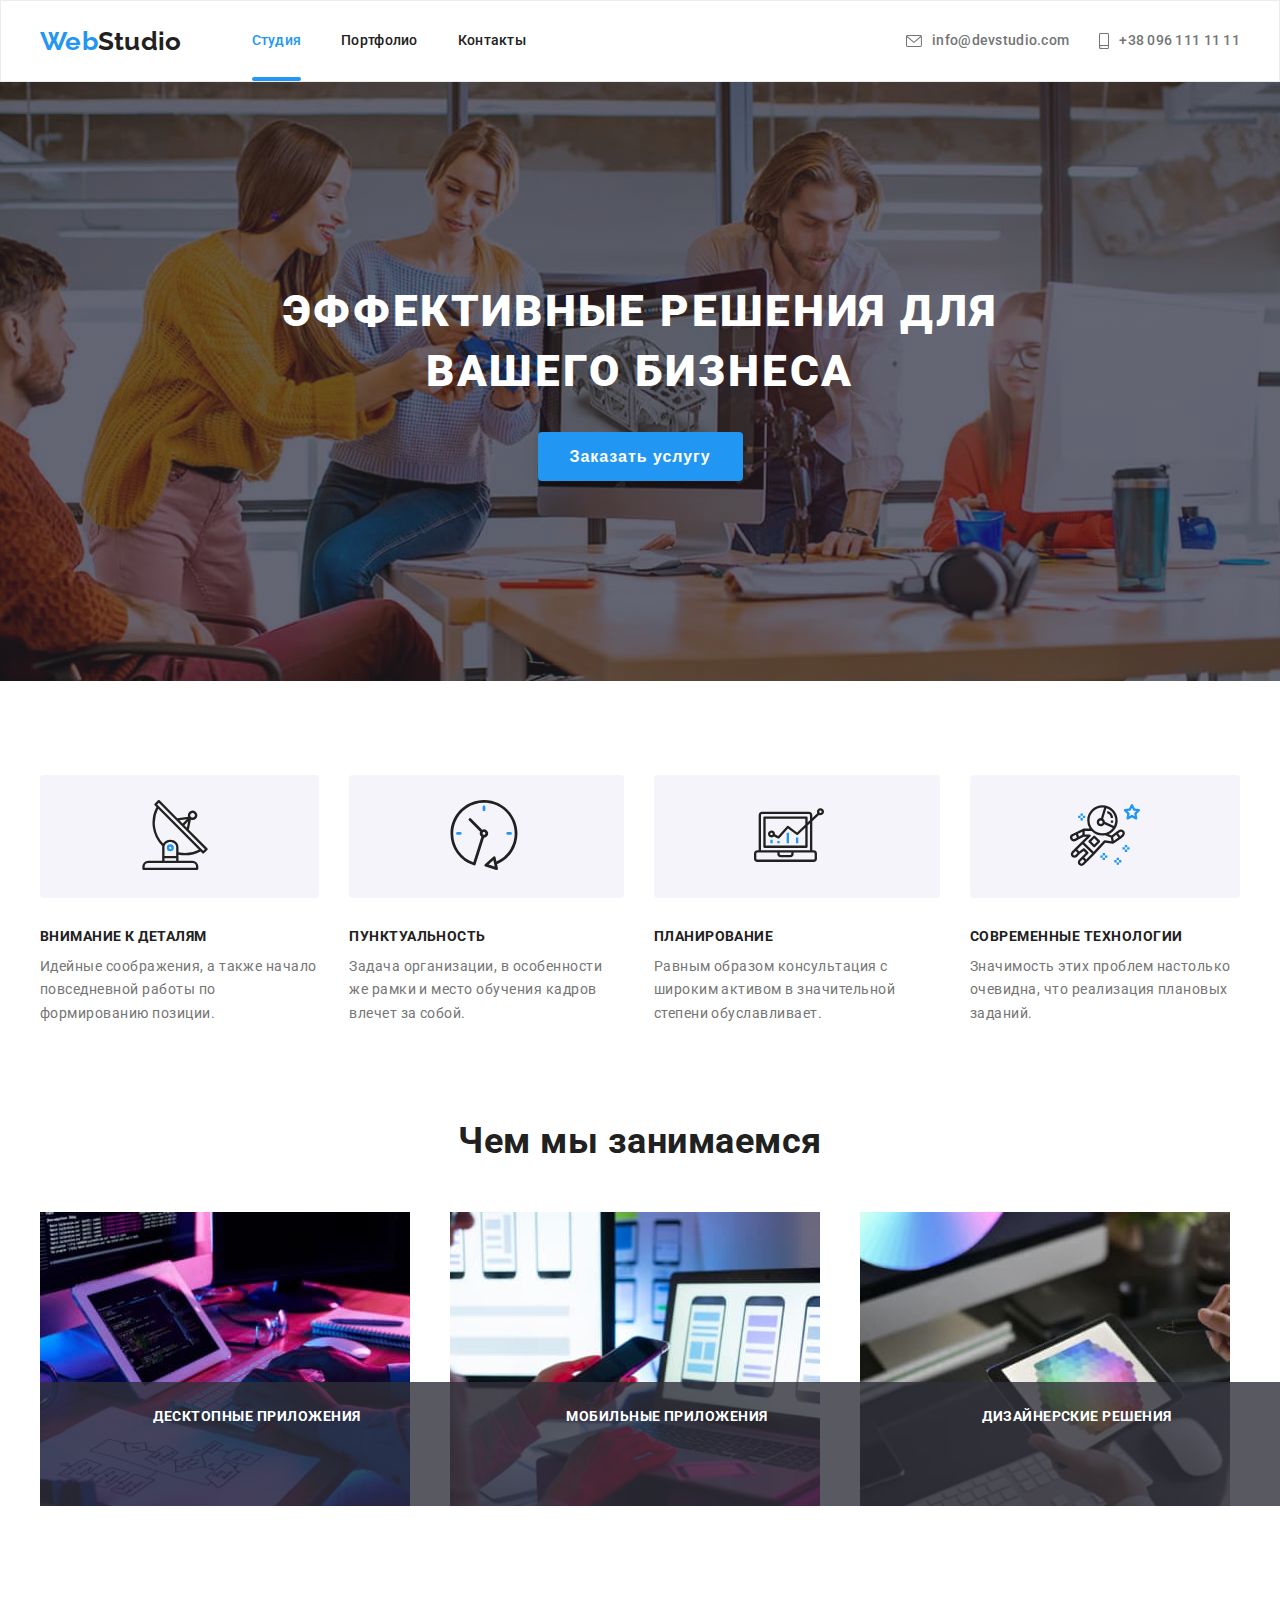
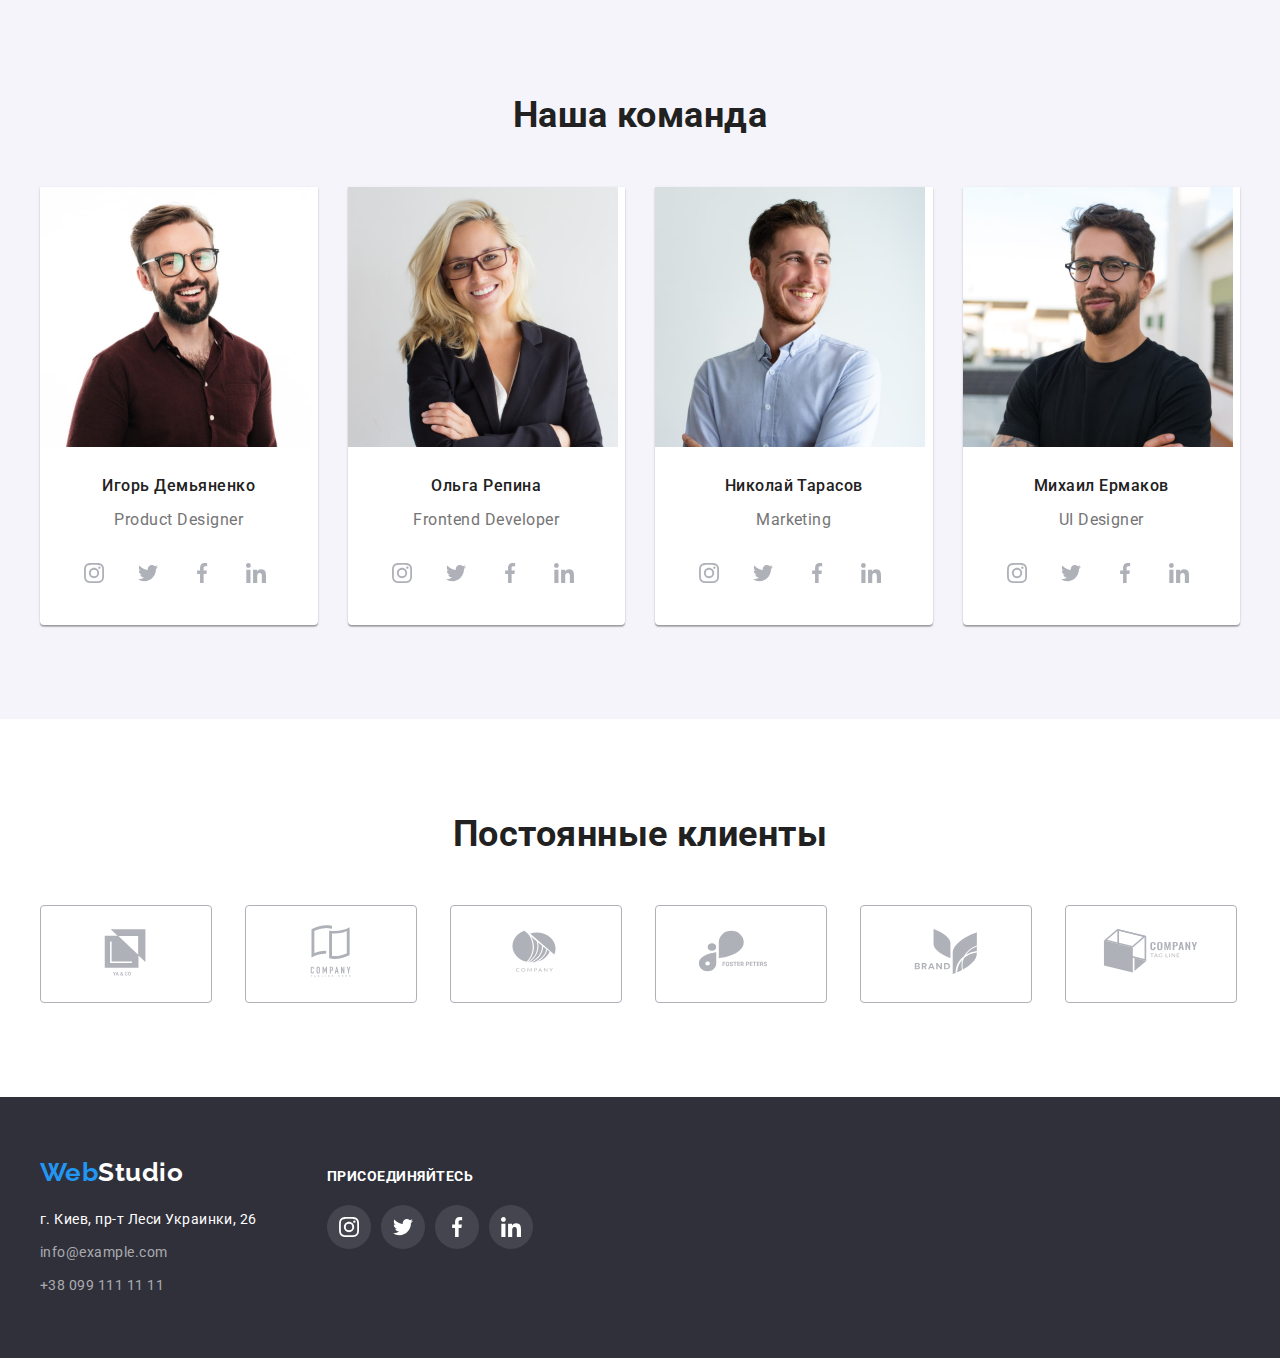
==== index.html @ e3408316 "add data 5 hw" ====
<!DOCTYPE html>
<html lang="ru">

	<head>
		<meta charset="UTF-8">
		<meta http-equiv="X-UA-Compatible" content="IE=edge">
		<meta name="viewport" content="width=device-width, initial-scale=1.0">
		<link rel="preconnect" href="https://fonts.googleapis.com">
		<link rel="preconnect" href="https://fonts.gstatic.com" crossorigin>
		<link href="https://fonts.googleapis.com/css2?family=Raleway:wght@700&family=Roboto:wght@400;500;700;900&display=swap" rel="stylesheet">
		<link rel="stylesheet" href="https://cdnjs.cloudflare.com/ajax/libs/modern-normalize/1.1.0/modern-normalize.min.css" integrity="sha512-wpPYUAdjBVSE4KJnH1VR1HeZfpl1ub8YT/NKx4PuQ5NmX2tKuGu6U/JRp5y+Y8XG2tV+wKQpNHVUX03MfMFn9Q==" crossorigin="anonymous" referrerpolicy="no-referrer" />
		<link rel="stylesheet" href="css/style.css">
		<title>webstudio</title>
	</head>

	<body>
	<div class="wraper">
		<header class="header">
			<div class="header__container">
				<a class="header__logo logo" href="#" lang="en">Web<span>Studio</span></a>
				<nav class="header__menu">
					<ul class="header__list">
						<li class="header__link">
							<a class="current-link" href="./index.html">Студия</a>
						</li>
						<li class="header__link">
							<a href="./portfolio.html">Портфолио</a>
						</li>
						<li class="header__link">
							<a href="">Контакты</a>
						</li>
					</ul>
				</nav>
				<div class="header__rigth">
					<ul class="header__contacts">
						<li class="header__element element-contact">
							<a class="element-contact__link" href="mailto:info@devstudio.com">
								<div class="element-contact__icon-block">
									<svg class="element-contact__icon" width="16" height="12">
										<use href="./img/svg/symbol-defs.svg#icon-envelope"></use>
									</svg>
								</div>
								<p class="element-contact__text">info@devstudio.com</p> 
							</a>
						</li>
						<li class="header__element element-contact">
							<a class="element-contact__link" href="tel:+380961111111">
								<div class="element-contact__icon-block">
									<svg class="element-contact__icon" width="10" height="16">
										<use href="./img/svg/symbol-defs.svg#icon-smartphone"></use>
									</svg>
								</div>
								<p class="element-contact__text">+38 096 111 11 11</p> 
							</a>
						</li>
					</ul>
				</div>
			</div>
		</header>

		<main class="main">
			<section class="main__hero hero">
				<div class="hero__container">
					<h1 class="hero__title main-title" >Эффективные решения для вашего бизнеса</h1>
					<button data-modal-open class="hero__button button" type="button"> Заказать услугу</button>
					<div data-modal class="hero__backdrop is-hidden">
						<div class="hero__modal">
							<button data-modal-close type="button" class="hero__close">
								<svg class="hero__closed-icon" width="70" height="70" >
									<use href="./img/svg/symbol-defs.svg#icon-antenna"></use>
								</svg>
							</button>
						</div>
					</div>
				</div>
			</section>

			<section class="main__principles principles">
				<div class="principles__container">
					<h2 class="principles__title title visually-hidden">Наши принципы</h2>
					<ul class="principles__list">
						<li class="principles__iteam item-principles">
							<div class="item-principles__icon-block">
								<svg class="item-principles__icon" width="70" height="70" >
									<use href="./img/svg/symbol-defs.svg#icon-antenna"></use>
								</svg>
							</div>
							<h3 class="item-principles__title title-h3">Внимание к деталям</h3>
							<p class="item-principles__subtitle subtitle-h3">Идейные соображения, а также начало повседневной работы по формированию позиции.</p>
						</li>
						<li class="principles__iteam item-principles">
							<div class="item-principles__icon-block">
								<svg class="item-principles__icon" width="70" height="70" >
									<use href="./img/svg/symbol-defs.svg#icon-clock"></use>
								</svg>
							</div>
							<h3 class="item-principles__title title-h3">Пунктуальность</h3>
							<p class="item-principles__subtitle subtitle-h3">Задача организации, в особенности же рамки и место обучения кадров влечет за собой.</p>
						</li>
						<li class="principles__iteam item-principles">
							<div class="item-principles__icon-block">
								<svg class="item-principles__icon" width="70" height="70" >
									<use href="./img/svg/symbol-defs.svg#icon-diagram"></use>
								</svg>
							</div>
							<h3 class="item-principles__title title-h3">Планирование</h3>
							<p class="item-principles__subtitle subtitle-h3">Равным образом консультация с широким активом в значительной степени обуславливает.</p>
						</li>
						<li class="principles__iteam item-principles">
							<div class="item-principles__icon-block">
								<svg class="item-principles__icon" width="70" height="70" >
									<use href="./img/svg/symbol-defs.svg#icon-astronaut"></use>
								</svg>
							</div>
							<h3 class="item-principles__title title-h3">Современные технологии</h3>
							<p class="item-principles__subtitle subtitle-h3">Значимость этих проблем настолько очевидна, что реализация плановых заданий.</p>
						</li>
					</ul>
				</div>
			</section>

			<section class="main__works works">
				<div class="works__container">
					<h2 class="works__title title">Чем мы занимаемся</h2>
					<ul class="works__list">
						<li class="works__item">
							<div class="works__img">
								<img src="./img/webstudio/work/img1.jpg" alt="работа над проектами" width="370">
								<div class="works__text">Десктопные приложения</div>
							</div>
						</li>
						<li class="works__item">
							<div class="works__img">
								<img src="./img/webstudio/work/img2.jpg" alt="работа над проектами" width="370">
								<div class="works__text">Мобильные приложения</div>
							</div>
						</li>
						<li class="works__item">
							<div class="works__img">
								<img src="./img/webstudio/work/img3.jpg" alt="работа над проектами" width="370">
								<div class="works__text">Дизайнерские решения</div>
							</div>
						</li>
					</ul>
				</div>
			</section>
			
			<section class="main__team team">
				<div class="team__container">
					<h2 class="team__title title">Наша команда</h2>
					<ul class="team__list">
						<li class="team__iteam iteam-card">
							<img class="iteam-card__img" src="./img/webstudio/team/productdesigner.jpg" alt="фото Игорь Демьяненко" width="270">
							<div class="iteam-card__text">
								<h3 class="iteam-card__title title-h3">Игорь Демьяненко</h3>
								<p class="iteam-card__subtitle subtitle-h3" lang="en">Product Designer</p>
								<ul class="iteam-card__social-list">
									<li class="iteam-card__social-iteam">
										<a href="" class="iteam-card__icon-link social-icon">
											<svg class="iteam-card__icon" width="20" height="20">
												<use href="./img/svg/symbol-defs.svg#icon-instagram"></use>
											</svg>
										</a>
									</li>
									<li class="iteam-card__social-iteam">
										<a href="" class="iteam-card__icon-link social-icon">
											<svg class="iteam-card__icon" width="20" height="20">
												<use href="./img/svg/symbol-defs.svg#icon-twitter"></use>
											</svg>
										</a>
									</li>
									<li class="iteam-card__social-iteam">
										<a href="" class="iteam-card__icon-link social-icon">
											<svg class="iteam-card__icon" width="20" height="20">
												<use href="./img/svg/symbol-defs.svg#icon-facebook"></use>
											</svg>
										</a>
									</li>
									<li class="iteam-card__social-iteam">
										<a href="" class="iteam-card__icon-link social-icon">
											<svg class="iteam-card__icon" width="20" height="20">
												<use href="./img/svg/symbol-defs.svg#icon-linkedin"></use>
											</svg>
										</a>
									</li>
								</ul>
							</div>
						</li>
						<li class="team__iteam iteam-card">
							<img class="iteam-card__img" src="./img/webstudio/team/frontenddeveloper.jpg" alt="фото Ольга Репина" width="270">
							<div class="iteam-card__text">
								<h3 class="iteam-card__title title-h3">Ольга Репина</h3>
								<p class="iteam-card__subtitle subtitle-h3" lang="en">Frontend Developer</p>
								<ul class="iteam-card__social-list">
									<li class="iteam-card__social-iteam">
										<a href="" class="iteam-card__icon-link social-icon">
											<svg class="iteam-card__icon" width="20" height="20">
												<use href="./img/svg/symbol-defs.svg#icon-instagram"></use>
											</svg>
										</a>
									</li>
									<li class="iteam-card__social-iteam">
										<a href="" class="iteam-card__icon-link social-icon">
											<svg class="iteam-card__icon" width="20" height="20">
												<use href="./img/svg/symbol-defs.svg#icon-twitter"></use>
											</svg>
										</a>
									</li>
									<li class="iteam-card__social-iteam">
										<a href="" class="iteam-card__icon-link social-icon">
											<svg class="iteam-card__icon" width="20" height="20">
												<use href="./img/svg/symbol-defs.svg#icon-facebook"></use>
											</svg>
										</a>
									</li>
									<li class="iteam-card__social-iteam">
										<a href="" class="iteam-card__icon-link social-icon">
											<svg class="iteam-card__icon" width="20" height="20">
												<use href="./img/svg/symbol-defs.svg#icon-linkedin"></use>
											</svg>
										</a>
									</li>
								</ul>
							</div>
						</li>
						<li class="team__iteam iteam-card">
							<img class="iteam-card__img" src="./img/webstudio/team/marketing.jpg" alt="фото Николай Тарасов" width="270">
							<div class="iteam-card__text">
								<h3 class="iteam-card__title title-h3">Николай Тарасов</h3>
								<p class="iteam-card__subtitle subtitle-h3" lang="en">Marketing</p>
								<ul class="iteam-card__social-list">
									<li class="iteam-card__social-iteam">
										<a href="" class="iteam-card__icon-link social-icon">
											<svg class="iteam-card__icon" width="20" height="20">
												<use href="./img/svg/symbol-defs.svg#icon-instagram"></use>
											</svg>
										</a>
									</li>
									<li class="iteam-card__social-iteam">
										<a href="" class="iteam-card__icon-link social-icon">
											<svg class="iteam-card__icon" width="20" height="20">
												<use href="./img/svg/symbol-defs.svg#icon-twitter"></use>
											</svg>
										</a>
									</li>
									<li class="iteam-card__social-iteam">
										<a href="" class="iteam-card__icon-link social-icon">
											<svg class="iteam-card__icon" width="20" height="20">
												<use href="./img/svg/symbol-defs.svg#icon-facebook"></use>
											</svg>
										</a>
									</li>
									<li class="iteam-card__social-iteam">
										<a href="" class="iteam-card__icon-link social-icon">
											<svg class="iteam-card__icon" width="20" height="20">
												<use href="./img/svg/symbol-defs.svg#icon-linkedin"></use>
											</svg>
										</a>
									</li>
								</ul>
							</div>
						</li>
						<li class="team__iteam iteam-card">
							<img class="iteam-card__img" src="./img/webstudio/team/uidesigner.jpg" alt="фото Михаил Ермаков" width="270">
							<div class="iteam-card__text">
								<h3 class="iteam-card__title title-h3">Михаил Ермаков</h3>
								<p class="iteam-card__subtitle subtitle-h3" lang="en">UI Designer</p>
								<ul class="iteam-card__social-list">
									<li class="iteam-card__social-iteam">
										<a href="" class="iteam-card__icon-link social-icon">
											<svg class="iteam-card__icon" width="20" height="20">
												<use href="./img/svg/symbol-defs.svg#icon-instagram"></use>
											</svg>
										</a>
									</li>
									<li class="iteam-card__social-iteam">
										<a href="" class="iteam-card__icon-link social-icon">
											<svg class="iteam-card__icon" width="20" height="20">
												<use href="./img/svg/symbol-defs.svg#icon-twitter"></use>
											</svg>
										</a>
									</li>
									<li class="iteam-card__social-iteam">
										<a href="" class="iteam-card__icon-link social-icon">
											<svg class="iteam-card__icon" width="20" height="20">
												<use href="./img/svg/symbol-defs.svg#icon-facebook"></use>
											</svg>
										</a>
									</li>
									<li class="iteam-card__social-iteam">
										<a href="" class="iteam-card__icon-link social-icon">
											<svg class="iteam-card__icon" width="20" height="20">
												<use href="./img/svg/symbol-defs.svg#icon-linkedin"></use>
											</svg>
										</a>
									</li>
								</ul>
							</div>
						</li>
					</ul>
				</div>
			</section>

			<section class="main__clients clients">
				<div class="clients__container">
					<h2 class="clients__title title">Постоянные клиенты</h2>
					<ul class="clients__list">
						<li class="clients__logo">
							<a href="" class="clients__icon-link">
								<svg class="clients__icon" width="106" height="60" >
									<use href="./img/svg/symbol-defs.svg#icon-Logo1"></use>
								</svg>
							</a>
						</li>
						<li class="clients__logo">
							<a href="" class="clients__icon-link">
								<svg class="clients__icon" width="106" height="60" >
									<use href="./img/svg/symbol-defs.svg#icon-Logo2"></use>
								</svg>
							</a>
						</li>
						<li class="clients__logo">
							<a href="" class="clients__icon-link">
								<svg class="clients__icon" width="106" height="60" >
									<use href="./img/svg/symbol-defs.svg#icon-Logo3"></use>
								</svg>
							</a>
						</li>
						<li class="clients__logo">
							<a href="" class="clients__icon-link">
								<svg class="clients__icon" width="106" height="60" >
									<use href="./img/svg/symbol-defs.svg#icon-Logo4"></use>
								</svg>
							</a>
						</li>
						<li class="clients__logo">
							<a href="" class="clients__icon-link">
								<svg class="clients__icon" width="106" height="60" >
									<use href="./img/svg/symbol-defs.svg#icon-Logo5"></use>
								</svg>
							</a>
						</li>
						<li class="clients__logo">
							<a href="" class="clients__icon-link">
								<svg class="clients__icon" width="106" height="60" >
									<use href="./img/svg/symbol-defs.svg#icon-Logo6"></use>
								</svg>
							</a>
						</li>
					</ul>
				</div>
			</section>
		</main>

		<footer class="footer">
			<div class="footer__container">
				<div class="footer__contacts">
					<a class="footer__logo logo" href="" lang="en">Web<span>Studio</span></a>
					<address class="footer__address">
						<ul class="footer__list">
							<li class="footer__link">
								<a  href="https://goo.gl/maps/9fmKYEebHjoqxfCN7" target="_blank" rel="noopener noreferrer">г. Киев, пр-т Леси Украинки, 26</a>
							</li>
							<li class="footer__link">
								<a href="mailto:info@example.com">info@example.com</a>
							</li>
							<li class="footer__link">
								<a href="tel:+380991111111">+38 099 111 11 11</a>
							</li>
						</ul>
					</address>
				</div>
				<div class="footer__social">
					<p class="footer__social-title">присоединяйтесь</p>
					<ul class="footer__social-list social-footer">
						<li class="social-footer__social-iteam">
							<a href="" class="social-footer__icon-link social-icon">
								<svg class="social-footer__icon" width="20" height="20">
									<use href="./img/svg/symbol-defs.svg#icon-instagram"></use>
								</svg>
							</a>
						</li>
						<li class="social-footer__social-iteam">
							<a href="" class="social-footer__icon-link social-icon">
								<svg class="social-footer__icon" width="20" height="20">
									<use href="./img/svg/symbol-defs.svg#icon-twitter"></use>
								</svg>
							</a>
						</li>
						<li class="social-footer__social-iteam">
							<a href="" class="social-footer__icon-link social-icon">
								<svg class="social-footer__icon" width="20" height="20">
									<use href="./img/svg/symbol-defs.svg#icon-facebook"></use>
								</svg>
							</a>
						</li>
						<li class="social-footer__social-iteam">
							<a href="" class="social-footer__icon-link social-icon">
								<svg class="social-footer__icon" width="20" height="20">
									<use href="./img/svg/symbol-defs.svg#icon-linkedin"></use>
								</svg>
							</a>
						</li>
					</ul>
				</div>
			</div>
		</footer>
	</div>
	<script src="./js/modal.js"></script>
	</body>

</html>
---- css/style.css ----
:root {
  --main-color:#2196F3;
  --color-main-dark: #212121;
  --color-second-dark: #757575;
  --color-main-light: #FFFFFF;
  --color-bg-dark: #2F303A;
  --color-bg-light2:#F5F4FA;
  --color-bg-main:#188CE8;
  --color-svg-icon:#AFB1B8;
  --timing-function: cubic-bezier(0.4, 0, 0.2, 1);
}

html, body {
  height: 100%;
  min-width: 320px;
}

body {
  font-family: 'Roboto', 'Raleway', sans-serif;
  color: var(--color-main-dark);
  font-size: 16px;
  letter-spacing: 0.03em;
}

.wraper {
  width: 100%;
  min-height: 100%;
  overflow: hidden;
  display: -webkit-box;
  display: -ms-flexbox;
  display: flex;
  -webkit-box-orient: vertical;
  -webkit-box-direction: normal;
      -ms-flex-direction: column;
          flex-direction: column;
}

.main {
  -webkit-box-flex: 1;
      -ms-flex: 1 1 auto;
          flex: 1 1 auto;
}

* {
  padding: 0;
  margin: 0;
  border: 0;
}

a {
  text-decoration: none;
  font-style: normal;
}

ol, ul, li {
  list-style: none;
  padding: 0;
}

img {
  vertical-align: top;
  display: block;
  max-width: 100%;
}

button {
  cursor: pointer;
  padding: 0;
  border: 0;
}

h1, h2, h3, h4, h5, h6 {
  font-size: inherit;
  font-weight: inherit;
}

[class*="__container"] {
  max-width: 1200px;
  padding: 0 15px;
  margin: 0 auto;
}

[class*="main__"] {
  padding: 94px 0;
}

.main-title {
  display: block;
  text-align: center;
  font-weight: 900;
  font-size: 44px;
  line-height: 1.36;
  letter-spacing: 0.06em;
  text-transform: uppercase;
  color: var(--color-main-light);
  margin: 0 auto;
}

.title {
  display: block;
  text-align: center;
  margin-bottom: 50px;
  font-size: 36px;
  line-height: 1.17;
  font-weight: 700;
  color: var(--color-main-dark);
}

.title-h3 {
  font-weight: 700;
  line-height: 1.15;
  color: var(--color-main-dark);
}

.subtitle-h3 {
  line-height: 1.86;
  color: var(--color-second-dark);
}

.logo {
  display: block;
  font-family: 'Raleway', sans-serif;
  font-weight: 700;
  font-size: 26px;
  line-height: 1.19;
  color: var(--main-color);
}

.visually-hidden {
  position: absolute;
  width: 1px;
  height: 1px;
  margin: -1px;
  border: 0;
  padding: 0;
  white-space: nowrap;
  -webkit-clip-path: inset(100%);
          clip-path: inset(100%);
  clip: rect(0 0 0 0);
  overflow: hidden;
}

.social-icon {
  display: -webkit-box;
  display: -ms-flexbox;
  display: flex;
  -webkit-box-align: center;
      -ms-flex-align: center;
          align-items: center;
  -webkit-box-pack: center;
      -ms-flex-pack: center;
          justify-content: center;
  width: 44px;
  height: 44px;
  border-radius: 50%;
  color: var(--color-svg-icon);
  -webkit-transition: color 250ms var(--timing-function), background-color 250ms var(--timing-function);
  transition: color 250ms var(--timing-function), background-color 250ms var(--timing-function);
}

.social-icon:hover, .social-icon:focus {
  background-color: var(--main-color);
  color: var(--color-main-light);
}

.header {
  background-color: var(--color-main-light);
  text-decoration: none;
  font-size: 14px;
  line-height: 1.14;
  letter-spacing: 0.02em;
  font-weight: 500;
  border: 1px solid #ECECEC;
}

.header__container {
  display: -webkit-box;
  display: -ms-flexbox;
  display: flex;
  -webkit-box-pack: justify;
      -ms-flex-pack: justify;
          justify-content: space-between;
  -webkit-box-align: center;
      -ms-flex-align: center;
          align-items: center;
  height: 80px;
}

.header__logo {
  display: -webkit-box;
  display: -ms-flexbox;
  display: flex;
  -webkit-box-align: center;
      -ms-flex-align: center;
          align-items: center;
  margin-right: 50px;
}

.header__logo span {
  color: var(--color-main-dark);
}

.header__menu {
  -webkit-box-flex: 1;
      -ms-flex: 1 1 auto;
          flex: 1 1 auto;
  display: -webkit-box;
  display: -ms-flexbox;
  display: flex;
  -webkit-box-align: center;
      -ms-flex-align: center;
          align-items: center;
}

.header__menu a {
  padding: 33px 0;
}

.header__list {
  display: -webkit-box;
  display: -ms-flexbox;
  display: flex;
}

.header__link {
  padding: 0 20px;
}

.header__link a {
  color: var(--color-main-dark);
  -webkit-transition: color 250ms var(--timing-function);
  transition: color 250ms var(--timing-function);
}

.header__link a:hover, .header__link a:focus {
  color: var(--main-color);
}

.header .current-link {
  position: relative;
  color: var(--main-color);
}

.header .current-link::after {
  content: "";
  display: block;
  position: absolute;
  bottom: 0;
  left: 0;
  width: 100%;
  height: 4px;
  background-color: var(--main-color);
  border-radius: 2px;
}

.header__contacts {
  height: 100%;
  display: -webkit-box;
  display: -ms-flexbox;
  display: flex;
  -webkit-box-align: center;
      -ms-flex-align: center;
          align-items: center;
}

.header__element:not(:last-child) {
  margin-right: 30px;
}

.header .element-contact a {
  padding: 33px 0;
}

.header .element-contact__link {
  display: -webkit-box;
  display: -ms-flexbox;
  display: flex;
  -webkit-box-align: center;
      -ms-flex-align: center;
          align-items: center;
  color: var(--color-second-dark);
  -webkit-transition: color 250ms var(--timing-function);
  transition: color 250ms var(--timing-function);
}

.header .element-contact__link:hover, .header .element-contact__link:focus {
  color: var(--main-color);
}

.header .element-contact__icon-block {
  margin-right: 10px;
}

.header .element-contact__icon {
  display: block;
  fill: currentColor;
}

.hero {
  text-align: center;
  max-width: 1600px;
  padding: 200px 0;
  margin: 0 auto;
  background-color: var(--color-bg-dark);
  background-image: -webkit-gradient(linear, left top, right top, from(rgba(47, 48, 58, 0.4)), to(rgba(47, 48, 58, 0.4))), url("../img/webstudio/hero/bg.jpg");
  background-image: linear-gradient(to right, rgba(47, 48, 58, 0.4), rgba(47, 48, 58, 0.4)), url("../img/webstudio/hero/bg.jpg");
  background-repeat: no-repeat;
  background-size: cover;
  background-position: center;
}

.hero__container {
  padding: 0 250px;
}

.hero__title {
  margin-bottom: 30px;
}

.hero__button {
  display: inline-block;
  padding: 10px 32px;
  background-color: var(--main-color);
  border-radius: 4px;
  -webkit-box-shadow: 0px 4px 4px rgba(0, 0, 0, 0.15);
          box-shadow: 0px 4px 4px rgba(0, 0, 0, 0.15);
  font-size: 16px;
  font-weight: 700;
  line-height: 1.86;
  text-align: center;
  letter-spacing: 0.06em;
  color: var(--color-main-light);
  -webkit-transition: background-color 250ms var(--timing-function);
  transition: background-color 250ms var(--timing-function);
}

.hero__button:hover, .hero__button:focus {
  background-color: var(--color-bg-main);
}

.hero__backdrop {
  position: fixed;
  top: 0;
  left: 0;
  width: 100%;
  height: 100%;
  background-color: rgba(0, 0, 0, 0.2);
  z-index: 20;
  opacity: 1;
  -webkit-transition: opacity 250ms var(--timing-function), -webkit-transform 250ms var(--timing-function);
  transition: opacity 250ms var(--timing-function), -webkit-transform 250ms var(--timing-function);
  transition: opacity 250ms var(--timing-function), transform 250ms var(--timing-function);
  transition: opacity 250ms var(--timing-function), transform 250ms var(--timing-function), -webkit-transform 250ms var(--timing-function);
}

.hero__backdrop.is-hidden {
  opacity: 0;
  pointer-events: none;
}

.hero__backdrop.is-hidden .hero__modal {
  -webkit-transform: translate(-50%, -50%) scale(0.8);
          transform: translate(-50%, -50%) scale(0.8);
}

.hero__modal {
  position: absolute;
  top: 50%;
  left: 50%;
  width: 528px;
  height: 581px;
  background-color: var(--color-main-light);
  -webkit-box-shadow: 0px 1px 3px rgba(0, 0, 0, 0.12), 0px 1px 1px rgba(0, 0, 0, 0.14), 0px 2px 1px rgba(0, 0, 0, 0.2);
          box-shadow: 0px 1px 3px rgba(0, 0, 0, 0.12), 0px 1px 1px rgba(0, 0, 0, 0.14), 0px 2px 1px rgba(0, 0, 0, 0.2);
  border-radius: 4px;
  -webkit-transform: translate(-50%, -50%) scale(1);
          transform: translate(-50%, -50%) scale(1);
  -webkit-transition: -webkit-transform 250ms var(--timing-function);
  transition: -webkit-transform 250ms var(--timing-function);
  transition: transform 250ms var(--timing-function);
  transition: transform 250ms var(--timing-function), -webkit-transform 250ms var(--timing-function);
}

.hero__close {
  position: absolute;
  width: 30px;
  height: 30px;
  right: 8px;
  top: 8px;
  border: 1px solid rgba(0, 0, 0, 0.1);
  border-radius: 50%;
  color: #000000;
  -webkit-transition: color 250ms var(--timing-function);
  transition: color 250ms var(--timing-function);
}

.hero__close:hover {
  color: var(--main-color);
}

.hero__closed-icon {
  fill: currentColor;
}

.principles {
  padding-bottom: 0;
}

.principles__list {
  display: -webkit-box;
  display: -ms-flexbox;
  display: flex;
  -webkit-box-pack: justify;
      -ms-flex-pack: justify;
          justify-content: space-between;
  font-size: 14px;
}

.principles__iteam:not(:last-child) {
  margin-right: 30px;
}

.principles .item-principles__icon-block {
  padding: 25px 100px;
  background-color: var(--color-bg-light2);
  border-radius: 4px;
  margin-bottom: 30px;
}

.principles .item-principles__title {
  margin-bottom: 10px;
  text-transform: uppercase;
}

.principles .item-principles__subtitle {
  line-height: 1.71;
}

.works__list {
  display: -webkit-box;
  display: -ms-flexbox;
  display: flex;
  -ms-flex-wrap: wrap;
      flex-wrap: wrap;
}

.works__item {
  width: calc((100% - 60px) / 3);
}

.works__item:not(:last-child) {
  margin-right: 30px;
}

.works__img {
  position: relative;
}

.works__text {
  position: absolute;
  bottom: 0;
  left: 0;
  width: 100%;
  min-height: 70px;
  padding: 27px;
  font-weight: 700;
  font-size: 14px;
  line-height: 1.14;
  text-align: center;
  text-transform: uppercase;
  -webkit-box-align: center;
      -ms-flex-align: center;
          align-items: center;
  color: var(--color-main-light);
  background-color: rgba(47, 48, 58, 0.8);
}

.team {
  background-color: var(--color-bg-light2);
}

.team__list {
  display: -webkit-box;
  display: -ms-flexbox;
  display: flex;
}

.team__iteam {
  width: calc((100% - 90px) / 4);
  text-align: center;
  background-color: var(--color-main-light);
  -webkit-box-shadow: 0px 1px 3px rgba(0, 0, 0, 0.12), 0px 1px 1px rgba(0, 0, 0, 0.14), 0px 2px 1px rgba(0, 0, 0, 0.2);
          box-shadow: 0px 1px 3px rgba(0, 0, 0, 0.12), 0px 1px 1px rgba(0, 0, 0, 0.14), 0px 2px 1px rgba(0, 0, 0, 0.2);
  border-radius: 0px 0px 4px 4px;
}

.team__iteam:not(:last-child) {
  margin-right: 30px;
}

.team .iteam-card__text {
  padding: 30px 32px;
}

.team .iteam-card__title {
  margin-bottom: 10px;
  font-weight: 500;
}

.team .iteam-card__subtitle {
  margin-bottom: 16px;
}

.team .iteam-card__social-list {
  display: -webkit-box;
  display: -ms-flexbox;
  display: flex;
}

.team .iteam-card__social-iteam:not(:last-child) {
  margin-right: 10px;
}

.team .iteam-card__icon {
  fill: currentColor;
}

.clients__list {
  display: -webkit-box;
  display: -ms-flexbox;
  display: flex;
}

.clients__logo {
  width: calc((100% - 150px) / 6);
}

.clients__logo:not(:last-child) {
  margin-right: 30px;
}

.clients__icon-link {
  display: inline-block;
  padding: 16px 32px;
  border: 1px solid var(--color-svg-icon);
  border-radius: 4px;
  color: var(--color-svg-icon);
  -webkit-transition: color 250ms var(--timing-function), border 250ms var(--timing-function);
  transition: color 250ms var(--timing-function), border 250ms var(--timing-function);
}

.clients__icon-link:hover, .clients__icon-link:focus {
  color: var(--main-color);
  border: 1px solid var(--main-color);
}

.clients__icon {
  fill: currentColor;
}

.footer {
  background-color: var(--color-bg-dark);
  padding: 60px 0;
}

.footer__container {
  display: -webkit-box;
  display: -ms-flexbox;
  display: flex;
}

.footer__contacts {
  margin-right: 70px;
}

.footer__logo {
  margin-bottom: 20px;
}

.footer__logo span {
  color: var(--color-main-light);
}

.footer__link {
  display: block;
  margin-bottom: 9px;
}

.footer__link a {
  font-size: 14px;
  line-height: 1.71;
  color: rgba(255, 255, 255, 0.6);
  -webkit-transition: color 250ms var(--timing-function);
  transition: color 250ms var(--timing-function);
}

.footer__link:first-child a {
  color: var(--color-main-light);
}

.footer__link:last-child {
  margin-bottom: 0;
}

.footer__link a:hover, .footer__link a:focus {
  color: var(--main-color);
}

.footer__social {
  margin-top: 12px;
}

.footer__social-title {
  margin-bottom: 20px;
  font-weight: 700;
  font-size: 14px;
  line-height: 1.14;
  text-transform: uppercase;
  color: var(--color-main-light);
}

.social-footer {
  display: -webkit-box;
  display: -ms-flexbox;
  display: flex;
}

.social-footer__social-iteam:not(:last-child) {
  margin-right: 10px;
}

.social-footer__icon-link {
  color: var(--color-main-light);
  background-color: rgba(255, 255, 255, 0.1);
}

.social-footer__icon {
  fill: currentColor;
}

.buttons {
  display: inline-block;
  text-align: center;
  padding: 6px 22px;
  height: 38px;
  font-weight: 500;
  line-height: 1.63;
  letter-spacing: 0.03em;
  color: var(--color-main-dark);
  background-color: var(--color-bg-light2);
  border-radius: 4px;
  -webkit-transition: color 250ms var(--timing-function), background-color 250ms var(--timing-function), -webkit-box-shadow 250ms var(--timing-function);
  transition: color 250ms var(--timing-function), background-color 250ms var(--timing-function), -webkit-box-shadow 250ms var(--timing-function);
  transition: color 250ms var(--timing-function), background-color 250ms var(--timing-function), box-shadow 250ms var(--timing-function);
  transition: color 250ms var(--timing-function), background-color 250ms var(--timing-function), box-shadow 250ms var(--timing-function), -webkit-box-shadow 250ms var(--timing-function);
}

.buttons:hover, .buttons:focus {
  color: var(--color-main-light);
  background-color: var(--main-color);
  -webkit-box-shadow: 0px 3px 1px rgba(0, 0, 0, 0.1), 0px 1px 2px rgba(0, 0, 0, 0.08), 0px 2px 2px rgba(0, 0, 0, 0.12);
          box-shadow: 0px 3px 1px rgba(0, 0, 0, 0.1), 0px 1px 2px rgba(0, 0, 0, 0.08), 0px 2px 2px rgba(0, 0, 0, 0.12);
}

.element-portfolio__card {
  display: block;
  -webkit-transition: -webkit-box-shadow 250ms var(--timing-function);
  transition: -webkit-box-shadow 250ms var(--timing-function);
  transition: box-shadow 250ms var(--timing-function);
  transition: box-shadow 250ms var(--timing-function), -webkit-box-shadow 250ms var(--timing-function);
}

.element-portfolio__card:hover, .element-portfolio__card:focus {
  -webkit-box-shadow: 0px 1px 1px rgba(0, 0, 0, 0.12), 0px 4px 4px rgba(0, 0, 0, 0.06), 1px 4px 6px rgba(0, 0, 0, 0.16);
          box-shadow: 0px 1px 1px rgba(0, 0, 0, 0.12), 0px 4px 4px rgba(0, 0, 0, 0.06), 1px 4px 6px rgba(0, 0, 0, 0.16);
}

.element-portfolio__card:hover ::before, .element-portfolio__card:focus ::before {
  -webkit-transform: translate(0);
          transform: translate(0);
}

.element-portfolio__card:hover .element-portfolio__info, .element-portfolio__card:focus .element-portfolio__info {
  -webkit-transform: translate(0);
          transform: translate(0);
}

.element-portfolio__img {
  position: relative;
  overflow: hidden;
}

.element-portfolio__img img {
  width: 100%;
  height: 100%;
  -o-object-fit: cover;
     object-fit: cover;
  -o-object-position: center;
     object-position: center;
}

.element-portfolio__img::before {
  content: "";
  display: inline-block;
  position: absolute;
  top: 0;
  left: 0;
  width: 100%;
  height: 100%;
  background-color: var(--main-color);
  opacity: 0.9;
  -webkit-transform: translateY(100%);
          transform: translateY(100%);
  -webkit-transition: -webkit-transform 250ms var(--timing-function);
  transition: -webkit-transform 250ms var(--timing-function);
  transition: transform 250ms var(--timing-function);
  transition: transform 250ms var(--timing-function), -webkit-transform 250ms var(--timing-function);
}

.element-portfolio__info {
  display: -webkit-box;
  display: -ms-flexbox;
  display: flex;
  -webkit-box-align: center;
      -ms-flex-align: center;
          align-items: center;
  position: absolute;
  top: 0;
  left: 0;
  width: 100%;
  height: 100%;
  padding: 24px;
  overflow: hidden;
  -webkit-transform: translateY(100%);
          transform: translateY(100%);
  -webkit-transition: -webkit-transform 250ms var(--timing-function);
  transition: -webkit-transform 250ms var(--timing-function);
  transition: transform 250ms var(--timing-function);
  transition: transform 250ms var(--timing-function), -webkit-transform 250ms var(--timing-function);
}

.element-portfolio__info p {
  font-size: 18px;
  line-height: 1.56;
  color: var(--color-main-light);
}

.element-portfolio__text {
  border: 1px solid #EEEEEE;
  border-top: none;
  padding: 20px 24px;
}

.element-portfolio__title {
  margin-bottom: 4px;
  font-size: 18px;
  font-weight: 700;
  line-height: 2;
  letter-spacing: 0.06em;
  color: var(--color-main-dark);
}

.element-portfolio__subtitle {
  line-height: 1.87;
  color: var(--color-second-dark);
}

.portfolio__title {
  color: var(--color-main-dark);
  margin-bottom: 50px;
}

.portfolio__menu {
  margin-bottom: 50px;
}

.portfolio__list {
  display: -webkit-box;
  display: -ms-flexbox;
  display: flex;
  -webkit-box-pack: center;
      -ms-flex-pack: center;
          justify-content: center;
}

.portfolio__item {
  margin-right: 8px;
}

.portfolio__item:last-child {
  margin-right: 0;
}

.portfolio__row {
  display: -webkit-box;
  display: -ms-flexbox;
  display: flex;
  -ms-flex-wrap: wrap;
      flex-wrap: wrap;
}

.portfolio__element {
  width: calc((100% - 60px) / 3);
  background-color: var(--color-main-light);
}

.portfolio__element:not(:nth-child(3n)) {
  margin-right: 30px;
}

.portfolio__element:not(:nth-last-child(-n + 3)) {
  margin-bottom: 30px;
}
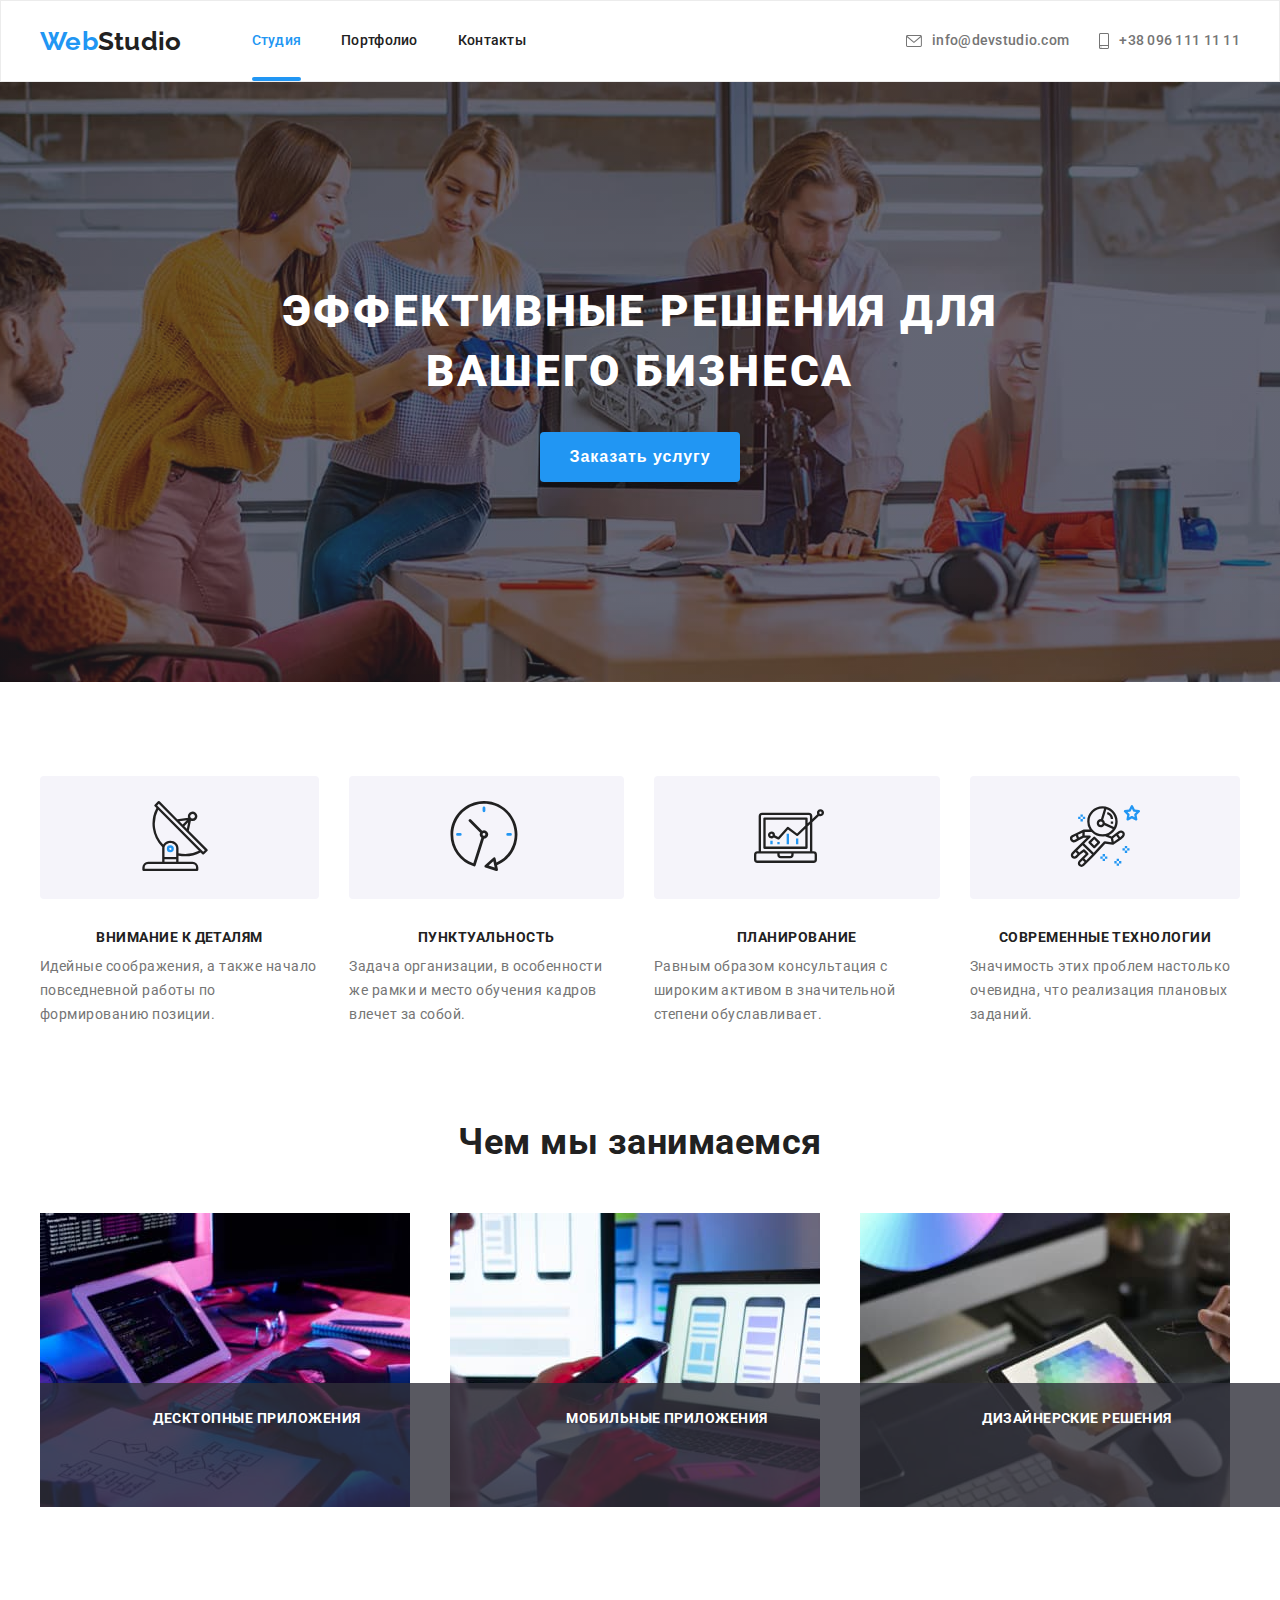
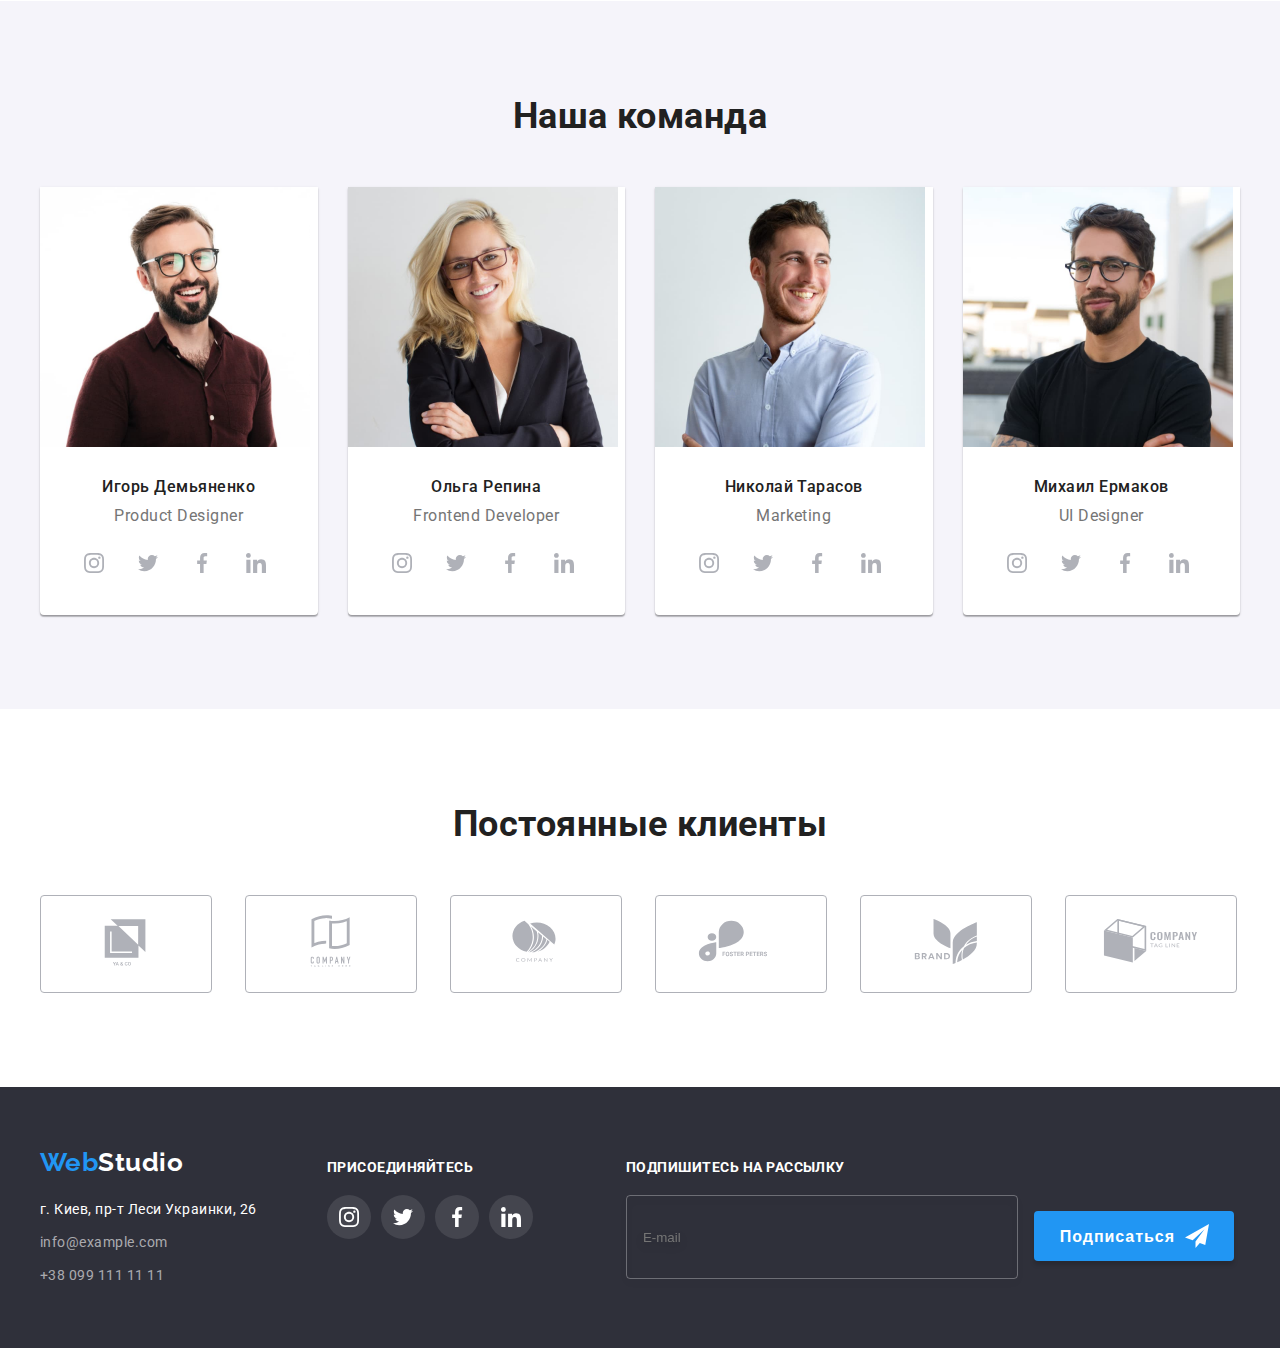
==== commit 8374ce44: "add form in footer" ====
--- a/index.html
+++ b/index.html
@@ -62,14 +62,40 @@
 			<section class="main__hero hero">
 				<div class="hero__container">
 					<h1 class="hero__title main-title" >Эффективные решения для вашего бизнеса</h1>
-					<button data-modal-open class="hero__button button" type="button"> Заказать услугу</button>
+					<button data-modal-open class="hero__button main-button" type="button"> Заказать услугу</button>
 					<div data-modal class="hero__backdrop is-hidden">
-						<div class="hero__modal">
-							<button data-modal-close type="button" class="hero__close">
-								<svg class="hero__closed-icon" width="70" height="70" >
-									<use href="./img/svg/symbol-defs.svg#icon-antenna"></use>
+						<div class="hero__modal modal-hero">
+							<button data-modal-close type="button" class="modal-hero__close">
+								<svg class="modal-hero__closed-icon" width="18" height="18" >
+									<use href="./img/svg/symbol-defs.svg#icon-close"></use>
 								</svg>
 							</button>
+							<form class="modal-hero__form form">
+								<h2 class="form__title title-h3">Оставьте свои данные, мы вам перезвоним</h2>
+								<label for="" class="form__field">
+									<input type="text" class="form__input" name="user-name">
+									<span class="form__lable">Имя</span>
+									<svg class="form__icon" width="18" height="18" >
+										<use href="./img/svg/symbol-defs.svg#icon-person"></use>
+									</svg>
+								</label>
+								<label for="" class="form__field">
+									<input type="tel" class="form__input" name="phone-number">
+									<span class="form__lable">Телефон</span>
+									<svg class="form__icon" width="18" height="18" >
+										<use href="./img/svg/symbol-defs.svg#icon-phone"></use>
+									</svg>
+								</label>
+								<label for="" class="form__field">
+									<input type="email" class="form__input" name="email">
+									<span class="form__lable">Почта</span>
+									<svg class="form__icon" width="18" height="18" >
+										<use href="./img/svg/symbol-defs.svg#icon-email"></use>
+									</svg>
+								</label>
+
+								<button class="form__buttom main-button" type="submit">Отправить</button>
+							</form>
 						</div>
 					</div>
 				</div>
@@ -126,19 +152,19 @@
 						<li class="works__item">
 							<div class="works__img">
 								<img src="./img/webstudio/work/img1.jpg" alt="работа над проектами" width="370">
-								<div class="works__text">Десктопные приложения</div>
+								<h3 class="works__text title-h3">Десктопные приложения</h3>
 							</div>
 						</li>
 						<li class="works__item">
 							<div class="works__img">
 								<img src="./img/webstudio/work/img2.jpg" alt="работа над проектами" width="370">
-								<div class="works__text">Мобильные приложения</div>
+								<h3 class="works__text title-h3">Мобильные приложения</h3>
 							</div>
 						</li>
 						<li class="works__item">
 							<div class="works__img">
 								<img src="./img/webstudio/work/img3.jpg" alt="работа над проектами" width="370">
-								<div class="works__text">Дизайнерские решения</div>
+								<h3 class="works__text title-h3">Дизайнерские решения</h3>
 							</div>
 						</li>
 					</ul>
@@ -152,8 +178,8 @@
 						<li class="team__iteam iteam-card">
 							<img class="iteam-card__img" src="./img/webstudio/team/productdesigner.jpg" alt="фото Игорь Демьяненко" width="270">
 							<div class="iteam-card__text">
-								<h3 class="iteam-card__title title-h3">Игорь Демьяненко</h3>
-								<p class="iteam-card__subtitle subtitle-h3" lang="en">Product Designer</p>
+								<p class="iteam-card__title">Игорь Демьяненко</p>
+								<p class="iteam-card__subtitle" lang="en">Product Designer</p>
 								<ul class="iteam-card__social-list">
 									<li class="iteam-card__social-iteam">
 										<a href="" class="iteam-card__icon-link social-icon">
@@ -189,8 +215,8 @@
 						<li class="team__iteam iteam-card">
 							<img class="iteam-card__img" src="./img/webstudio/team/frontenddeveloper.jpg" alt="фото Ольга Репина" width="270">
 							<div class="iteam-card__text">
-								<h3 class="iteam-card__title title-h3">Ольга Репина</h3>
-								<p class="iteam-card__subtitle subtitle-h3" lang="en">Frontend Developer</p>
+								<p class="iteam-card__title">Ольга Репина</p>
+								<p class="iteam-card__subtitle" lang="en">Frontend Developer</p>
 								<ul class="iteam-card__social-list">
 									<li class="iteam-card__social-iteam">
 										<a href="" class="iteam-card__icon-link social-icon">
@@ -226,8 +252,8 @@
 						<li class="team__iteam iteam-card">
 							<img class="iteam-card__img" src="./img/webstudio/team/marketing.jpg" alt="фото Николай Тарасов" width="270">
 							<div class="iteam-card__text">
-								<h3 class="iteam-card__title title-h3">Николай Тарасов</h3>
-								<p class="iteam-card__subtitle subtitle-h3" lang="en">Marketing</p>
+								<p class="iteam-card__title">Николай Тарасов</p>
+								<p class="iteam-card__subtitle" lang="en">Marketing</p>
 								<ul class="iteam-card__social-list">
 									<li class="iteam-card__social-iteam">
 										<a href="" class="iteam-card__icon-link social-icon">
@@ -263,8 +289,8 @@
 						<li class="team__iteam iteam-card">
 							<img class="iteam-card__img" src="./img/webstudio/team/uidesigner.jpg" alt="фото Михаил Ермаков" width="270">
 							<div class="iteam-card__text">
-								<h3 class="iteam-card__title title-h3">Михаил Ермаков</h3>
-								<p class="iteam-card__subtitle subtitle-h3" lang="en">UI Designer</p>
+								<p class="iteam-card__title">Михаил Ермаков</p>
+								<p class="iteam-card__subtitle" lang="en">UI Designer</p>
 								<ul class="iteam-card__social-list">
 									<li class="iteam-card__social-iteam">
 										<a href="" class="iteam-card__icon-link social-icon">
@@ -371,7 +397,7 @@
 					</address>
 				</div>
 				<div class="footer__social">
-					<p class="footer__social-title">присоединяйтесь</p>
+					<h3 class="footer__social-title title-h3">присоединяйтесь</h3>
 					<ul class="footer__social-list social-footer">
 						<li class="social-footer__social-iteam">
 							<a href="" class="social-footer__icon-link social-icon">
@@ -403,6 +429,18 @@
 						</li>
 					</ul>
 				</div>
+				<form class="footer__form form-footer">
+					<h3 class="form-footer__title title-h3">Подпишитесь на рассылку</h3>
+					<label for="" class="form-footer__field">
+						<input type="email" class="form-footer__input" name="email" placeholder="E-mail">
+					</label>
+					<button class="form-footer__buttom main-button" type="submit">
+						<span>Подписаться</span>
+						<svg class="form-footer__icon" width="24" height="24" >
+							<use href="./img/svg/symbol-defs.svg#icon-send"></use>
+						</svg>
+					</button>
+				</form>
 			</div>
 		</footer>
 	</div>
--- a/css/style.css
+++ b/css/style.css
@@ -107,8 +107,12 @@
 }
 
 .title-h3 {
+  display: block;
   font-weight: 700;
+  font-size: 14px;
   line-height: 1.15;
+  text-align: center;
+  text-transform: uppercase;
   color: var(--color-main-dark);
 }
 
@@ -124,6 +128,36 @@
   font-size: 26px;
   line-height: 1.19;
   color: var(--main-color);
+}
+
+.main-button {
+  display: -webkit-inline-box;
+  display: -ms-inline-flexbox;
+  display: inline-flex;
+  -webkit-box-align: center;
+      -ms-flex-align: center;
+          align-items: center;
+  -webkit-box-pack: center;
+      -ms-flex-pack: center;
+          justify-content: center;
+  min-width: 200px;
+  height: 50px;
+  padding: 0 10px;
+  background-color: var(--main-color);
+  border-radius: 4px;
+  -webkit-box-shadow: 0px 4px 4px rgba(0, 0, 0, 0.15);
+          box-shadow: 0px 4px 4px rgba(0, 0, 0, 0.15);
+  font-size: 16px;
+  font-weight: 700;
+  line-height: 1.86;
+  letter-spacing: 0.06em;
+  color: var(--color-main-light);
+  -webkit-transition: background-color 250ms var(--timing-function);
+  transition: background-color 250ms var(--timing-function);
+}
+
+.main-button:hover, .main-button:focus {
+  background-color: var(--color-bg-main);
 }
 
 .visually-hidden {
@@ -315,27 +349,6 @@
 
 .hero__title {
   margin-bottom: 30px;
-}
-
-.hero__button {
-  display: inline-block;
-  padding: 10px 32px;
-  background-color: var(--main-color);
-  border-radius: 4px;
-  -webkit-box-shadow: 0px 4px 4px rgba(0, 0, 0, 0.15);
-          box-shadow: 0px 4px 4px rgba(0, 0, 0, 0.15);
-  font-size: 16px;
-  font-weight: 700;
-  line-height: 1.86;
-  text-align: center;
-  letter-spacing: 0.06em;
-  color: var(--color-main-light);
-  -webkit-transition: background-color 250ms var(--timing-function);
-  transition: background-color 250ms var(--timing-function);
-}
-
-.hero__button:hover, .hero__button:focus {
-  background-color: var(--color-bg-main);
 }
 
 .hero__backdrop {
@@ -363,7 +376,7 @@
           transform: translate(-50%, -50%) scale(0.8);
 }
 
-.hero__modal {
+.hero .modal-hero {
   position: absolute;
   top: 50%;
   left: 50%;
@@ -381,7 +394,16 @@
   transition: transform 250ms var(--timing-function), -webkit-transform 250ms var(--timing-function);
 }
 
-.hero__close {
+.hero .modal-hero__close {
+  display: -webkit-box;
+  display: -ms-flexbox;
+  display: flex;
+  -webkit-box-align: center;
+      -ms-flex-align: center;
+          align-items: center;
+  -webkit-box-pack: center;
+      -ms-flex-pack: center;
+          justify-content: center;
   position: absolute;
   width: 30px;
   height: 30px;
@@ -394,12 +416,56 @@
   transition: color 250ms var(--timing-function);
 }
 
-.hero__close:hover {
+.hero .modal-hero__close:hover {
   color: var(--main-color);
 }
 
-.hero__closed-icon {
+.hero .modal-hero__closed-icon {
   fill: currentColor;
+}
+
+.hero .form {
+  padding: 40px;
+}
+
+.hero .form__title {
+  margin-bottom: 30px;
+  font-size: 20px;
+  text-transform: none;
+}
+
+.hero .form__field {
+  position: relative;
+  display: block;
+  margin-bottom: 28px;
+}
+
+.hero .form__input {
+  width: 100%;
+  padding: 12px;
+  padding-left: 42px;
+  border: 1px solid rgba(33, 33, 33, 0.2);
+  border-radius: 4px;
+}
+
+.hero .form__lable {
+  position: absolute;
+  bottom: 100%;
+  left: 0;
+  font-size: 12px;
+  line-height: 1.67;
+  letter-spacing: 0.01em;
+  color: var(--color-second-dark);
+  -webkit-transform: translateY(-4px);
+          transform: translateY(-4px);
+}
+
+.hero .form__icon {
+  position: absolute;
+  top: 50%;
+  left: 12px;
+  -webkit-transform: translateY(-50%);
+          transform: translateY(-50%);
 }
 
 .principles {
@@ -463,14 +529,7 @@
   width: 100%;
   min-height: 70px;
   padding: 27px;
-  font-weight: 700;
-  font-size: 14px;
-  line-height: 1.14;
   text-align: center;
-  text-transform: uppercase;
-  -webkit-box-align: center;
-      -ms-flex-align: center;
-          align-items: center;
   color: var(--color-main-light);
   background-color: rgba(47, 48, 58, 0.8);
 }
@@ -500,15 +559,20 @@
 
 .team .iteam-card__text {
   padding: 30px 32px;
+  text-align: center;
+  font-size: 16px;
+  line-height: 1.19;
 }
 
 .team .iteam-card__title {
   margin-bottom: 10px;
   font-weight: 500;
+  color: var(--color-main-dark);
 }
 
 .team .iteam-card__subtitle {
   margin-bottom: 16px;
+  color: var(--color-second-dark);
 }
 
 .team .iteam-card__social-list {
@@ -608,15 +672,40 @@
 
 .footer__social {
   margin-top: 12px;
+  margin-right: 93px;
 }
 
 .footer__social-title {
   margin-bottom: 20px;
-  font-weight: 700;
-  font-size: 14px;
-  line-height: 1.14;
-  text-transform: uppercase;
-  color: var(--color-main-light);
+  text-align: left;
+  color: var(--color-main-light);
+}
+
+.footer__form {
+  margin-top: 12px;
+}
+
+.footer .form-footer__title {
+  margin-bottom: 20px;
+  text-align: left;
+  color: var(--color-main-light);
+}
+
+.footer .form-footer__input {
+  margin-right: 12px;
+  padding: 16px;
+  width: 358px;
+  height: 50px;
+  border: 1px solid rgba(255, 255, 255, 0.3);
+  -webkit-filter: drop-shadow(0px 4px 4px rgba(0, 0, 0, 0.15));
+          filter: drop-shadow(0px 4px 4px rgba(0, 0, 0, 0.15));
+  border-radius: 4px;
+  background-color: inherit;
+  color: var(--color-main-light);
+}
+
+.footer .form-footer__icon {
+  margin-left: 10px;
 }
 
 .social-footer {
